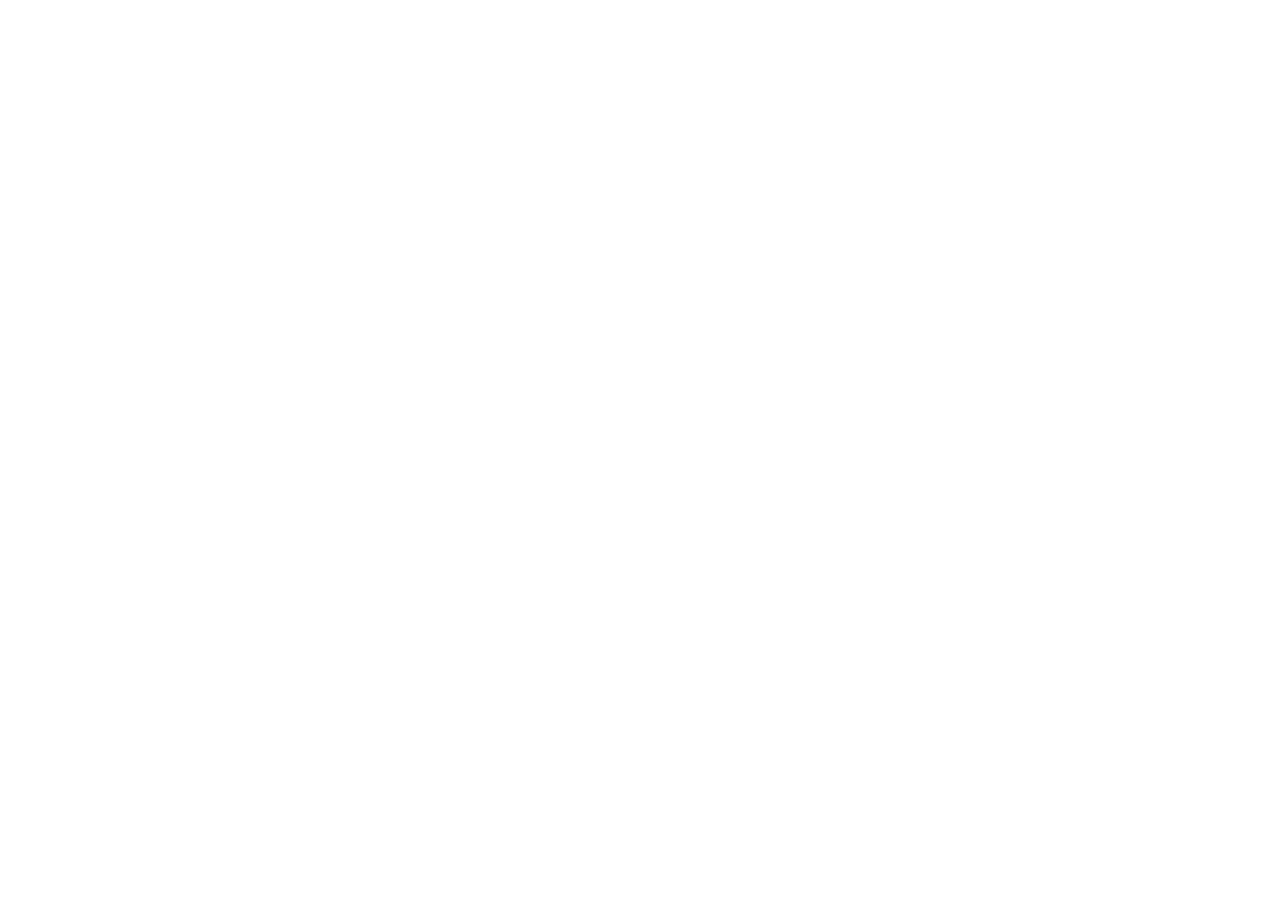
==== four-card-feature-section-master/index.html @ ea87b479 "Set up Project folder structure" ====
<!DOCTYPE html>
<html lang="en">
<head>
    <meta charset="UTF-8">
    <meta name="viewport" content="width=device-width, initial-scale=1.0">
    <title>Document</title>
</head>
<body>
    <header>
        <p></p>
        <p></p>
        <p></p>
    </header>
    <main>
        <section class="card">
            <div class="card-title"></div>
            <p class="card-text"></p>
        </section>
        <section class="card">
            <div class="card-title"></div>
            <p class="card-text"></p>
        </section>
        <section class="card">
            <div class="card-title"></div>
            <p class="card-text"></p>
        </section>
        <section class="card">
            <div class="card-title"></div>
            <p class="card-text"></p>
        </section>
    </main>
</body>
</html>
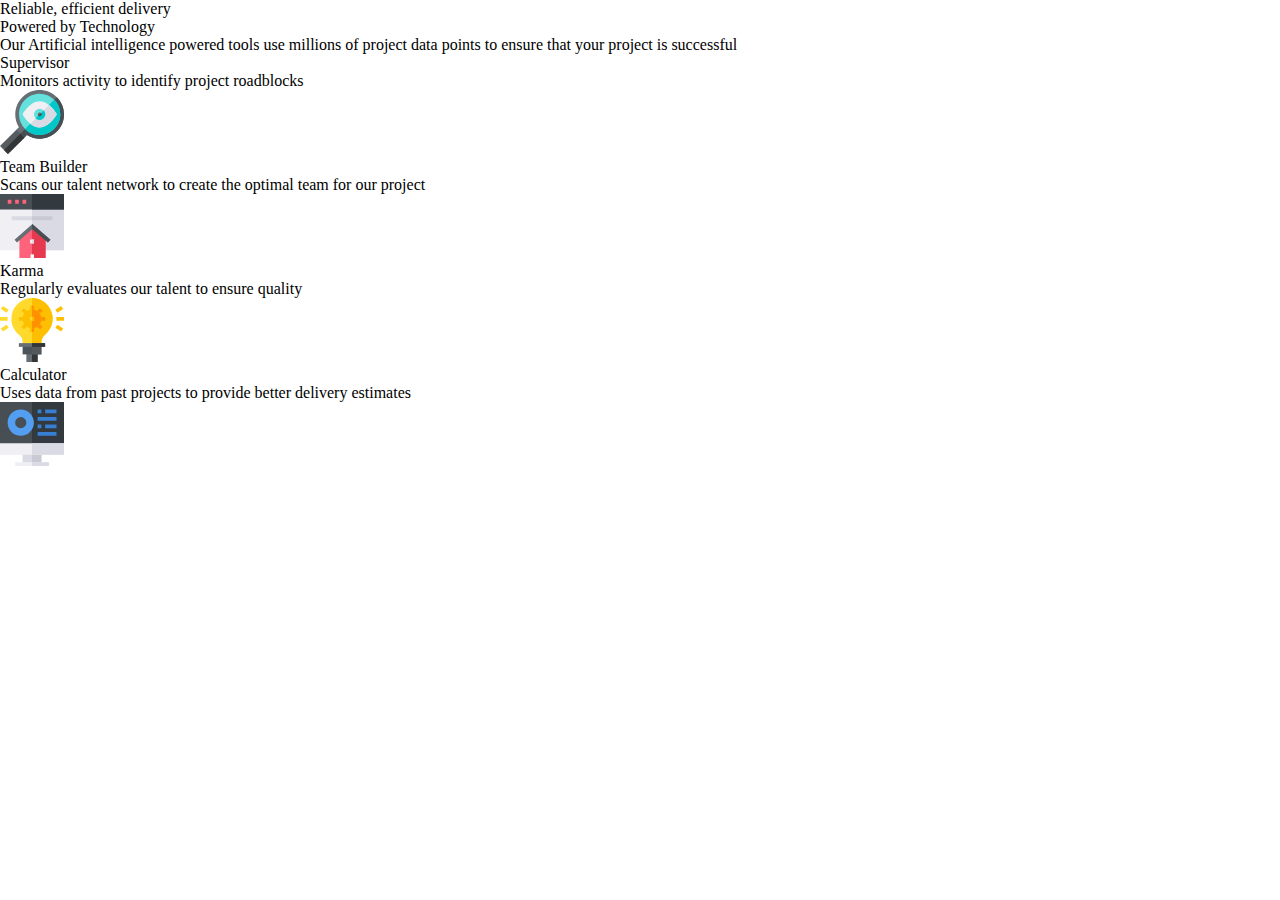
==== commit 25458219: "Add Textual Content" ====
--- a/four-card-feature-section-master/index.html
+++ b/four-card-feature-section-master/index.html
@@ -1,33 +1,38 @@
-<!DOCTYPE html>
-<html lang="en">
-<head>
-    <meta charset="UTF-8">
-    <meta name="viewport" content="width=device-width, initial-scale=1.0">
-    <title>Document</title>
-</head>
-<body>
-    <header>
-        <p></p>
-        <p></p>
-        <p></p>
-    </header>
-    <main>
-        <section class="card">
-            <div class="card-title"></div>
-            <p class="card-text"></p>
-        </section>
-        <section class="card">
-            <div class="card-title"></div>
-            <p class="card-text"></p>
-        </section>
-        <section class="card">
-            <div class="card-title"></div>
-            <p class="card-text"></p>
-        </section>
-        <section class="card">
-            <div class="card-title"></div>
-            <p class="card-text"></p>
-        </section>
-    </main>
-</body>
-</html>
+<!DOCTYPE html>
+<html lang="en">
+<head>
+    <meta charset="UTF-8">
+    <meta name="viewport" content="width=device-width, initial-scale=1.0">
+    <title>Document</title>
+    <link rel="stylesheet" href="Scss/main.css">
+</head>
+<body>
+    <header>
+        <p class="header-text">Reliable, efficient delivery</p>
+        <p class="header-text">Powered by Technology</p>
+        <p class="header-text">Our Artificial intelligence powered tools use millions of project data points to ensure that your project is successful</p>
+    </header>
+    <main>
+        <section class="card">
+            <div class="card-title">Supervisor</div>
+            <p class="card-text">Monitors activity to identify project roadblocks</p>
+            <svg xmlns="http://www.w3.org/2000/svg" width="64" height="64"><g fill="none"><path fill="#676E74" d="M56.842 7.158c-9.526-9.563-24.902-9.525-34.428 0-8.025 8.026-9.45 20.44-3.525 30.003l-2.513 2.55-1.356 6.144 4.214 4.214 5.093-2.408 2.512-2.55a24.254 24.254 0 0030.003-3.525c9.563-9.526 9.525-24.902 0-34.428z"/><path fill="#474F54" d="M24.327 47.661l2.512-2.55a24.254 24.254 0 0030.003-3.525c9.563-9.526 9.525-24.902 0-34.428l-40.26 40.26 2.652 2.651 5.093-2.408z"/><path fill="#64E1DC" d="M54.213 9.787a20.56 20.56 0 00-14.585-6.041C28.236 3.746 19 12.98 19 24.372a20.564 20.564 0 006.041 14.586 20.564 20.564 0 0014.586 6.04c11.392 0 20.626-9.234 20.626-20.626a20.56 20.56 0 00-6.041-14.585z"/><path fill="#00C8C8" d="M60.254 24.372a20.56 20.56 0 00-6.041-14.585l-29.17 29.17A20.564 20.564 0 0039.627 45c11.392 0 20.626-9.235 20.626-20.627z"/><path fill="#EFEFF4" d="M56.239 23.41c-.184-.307-2.98-4.914-7.281-8.368-2.63-2.113-5.822-3.796-9.33-3.796-9.242 0-16.314 11.669-16.61 12.165l-.576.961.575.961c.184.309 2.98 4.916 7.28 8.37 2.631 2.112 5.823 3.795 9.33 3.795 9.243 0 16.315-11.668 16.612-12.165l.574-.96-.574-.962z"/><path fill="#DADAE5" d="M56.239 25.333l.574-.96-.574-.962c-.184-.308-2.98-4.915-7.281-8.369l-18.66 18.66c2.63 2.113 5.822 3.796 9.33 3.796 9.242 0 16.314-11.668 16.61-12.165z"/><path fill="#64E1DC" d="M43.604 20.396a5.607 5.607 0 00-3.976-1.65 5.632 5.632 0 00-5.626 5.626c0 1.551.631 2.958 1.65 3.976a5.609 5.609 0 003.976 1.65 5.632 5.632 0 005.625-5.626c0-1.55-.63-2.957-1.649-3.976z"/><path fill="#00C8C8" d="M45.253 24.372c0-1.55-.63-2.957-1.649-3.976l-7.952 7.952a5.608 5.608 0 003.976 1.65 5.632 5.632 0 005.625-5.626z"/><path fill="#676E74" d="M40.954 23.046a1.876 1.876 0 10-1.326 3.2 1.876 1.876 0 001.326-3.2z"/><path fill="#474F54" d="M41.503 24.372c0-.517-.21-.986-.55-1.326l-2.65 2.652a1.876 1.876 0 003.2-1.326z"/><path fill="#575C60" d="M20.333 43.667l-3.957-3.957L0 56.049l3.975 3.976L7.951 64l16.376-16.339z"/><path fill="#333637" d="M24.327 47.661l-3.994-3.994L3.975 60.025 7.951 64z"/></g></svg>
+        </section>
+        <section class="card">
+            <div class="card-title">Team Builder</div>
+            <p class="card-text">Scans our talent network to create the optimal team for our project</p>
+            <svg xmlns="http://www.w3.org/2000/svg" width="64" height="64"><g fill="none"><path fill="#EFEFF4" d="M64 14.454v41.788H0V14.454l3.75-3.787h56.5z"/><path fill="#DADAE5" d="M64 14.454v41.788H32V10.667h28.25z"/><path fill="#474F54" d="M0 0h64v15.515H0z"/><path fill="#32393F" d="M32 0h32v15.515H32z"/><g fill="#FF637B"><path d="M7.758 5.818h3.685v3.879H7.758zM15.128 5.818h3.685v3.879h-3.685zM22.497 5.818h3.685v3.879h-3.685z"/></g><path fill="#FF637B" d="M45.576 42.245V64H34.355v-3.71h-3.74V64H19.394V42.245l11.37-9.275h3.105z"/><path fill="#DADAE5" d="M11.636 22.303h41.697v3.879H11.636z"/><path fill="#C9C9D3" d="M32 22.303h20.364v3.879H32z"/><path fill="#E63950" d="M45.576 42.245V64H33.939v-3.71H32V32.97h1.435z"/><path fill="#EFEFF4" d="M30.061 45.576h3.878v3.879h-3.878z"/><path fill="#DADAE5" d="M32 45.576h1.939v3.879H32z"/><path fill="#676E74" d="M50.424 45.779l-2.452 2.706-15.487-13.526-15.488 13.526-2.452-2.706 17.94-15.718z"/><path fill="#474F54" d="M32 30.061l18.424 15.718-2.518 2.706L32 34.959z"/></g></svg>
+        </section>
+        <section class="card">
+            <div class="card-title">Karma</div>
+            <p class="card-text">Regularly evaluates our talent to ensure quality</p>
+            <svg xmlns="http://www.w3.org/2000/svg" width="64" height="64"><g fill="none"><path fill="#676E74" d="M26.375 52.625h11.25V64h-11.25z"/><path fill="#333637" d="M32 52.625h5.625V64H32z"/><path fill="#4C545A" d="M22.625 47h18.75v9.375h-18.75z"/><path fill="#52585C" d="M32 47h9.375v9.375H32z"/><path fill="#FFDA2D" d="M45.012 36.725c-2.325 1.913-3.637 4.612-3.637 7.425V47h-18.75v-2.85c0-2.85-1.238-5.512-3.3-7.125-5.062-3.938-7.95-9.862-7.95-16.275a20.585 20.585 0 017.613-16.013C22.7 1.737 27.238 0 32 0c1.462 0 2.962.15 4.425.45 8.1 1.688 14.475 8.45 15.9 16.663 1.275 7.5-1.425 14.85-7.313 19.612z"/><path fill="#FDBF00" d="M45.012 36.725c-2.325 1.913-3.637 4.612-3.637 7.425V47H32V0c1.462 0 2.962.15 4.425.45 8.1 1.688 14.475 8.45 15.9 16.663 1.275 7.5-1.425 14.85-7.313 19.612z"/><path fill="#676E74" d="M18.875 45.125h26.25v3.75h-26.25z"/><path fill="#FF9100" d="M39.956 10.143l2.651 2.651-3.979 3.978-2.651-2.651z"/><path fill="#FDBF00" d="M25.372 24.727l2.651 2.651-3.979 3.979-2.651-2.651zM30.125 28.25h3.75v5.625h-3.75z"/><path fill="#FF9100" d="M38.628 24.727l3.979 3.979-2.651 2.651-3.979-3.979zM39.5 18.875h5.625v3.75H39.5z"/><path fill="#FDBF00" d="M24.044 10.143l3.979 3.979-2.651 2.65-3.979-3.978zM18.875 18.875H24.5v3.75h-5.625zM30.125 7.625h3.75v5.625h-3.75z"/><g fill="#FFDA2D"><path d="M0 18.875h7.625v3.75H0zM6.585 14.81l-5.75-3.75 2.08-3.12 5.75 3.75zM2.915 33.56l-2.08-3.12 5.75-3.75 2.08 3.12z"/></g><path fill="#FDBF00" d="M56.375 18.875H64v3.75h-7.625zM61.085 33.56l-5.75-3.75 2.08-3.12 5.75 3.75zM57.415 14.81l-2.08-3.12 5.75-3.75 2.08 3.12z"/><path fill="#FF9100" d="M32 7.625h1.875v5.625H32zM32 28.25h1.875v5.625H32z"/><path fill="#333637" d="M32 45.125h13.125v3.75H32z"/><path fill="#FDBF00" d="M32 11.375c-5.175 0-9.375 4.2-9.375 9.375s4.2 9.375 9.375 9.375 9.375-4.2 9.375-9.375-4.2-9.375-9.375-9.375z"/><path fill="#FF9100" d="M32 30.125v-18.75c5.175 0 9.375 4.2 9.375 9.375s-4.2 9.375-9.375 9.375z"/><path fill="#FFDA2D" d="M30.125 18.875h3.75v3.75h-3.75z"/><path fill="#FDBF00" d="M32 18.875h1.875v3.75H32z"/></g></svg>
+        </section>
+        <section class="card">
+            <div class="card-title">Calculator</div>
+            <p class="card-text">Uses data from past projects to provide better delivery estimates</p>
+            <svg xmlns="http://www.w3.org/2000/svg" width="64" height="64"><g fill="none"><path fill="#474F54" d="M64 0v41.25l-3.75 3.875H3.75L0 41.25V0z"/><path fill="#32393F" d="M64 0v41.25l-3.75 3.875H32V0z"/><path fill="#DADAE5" d="M22.625 50.875h18.75v11.25h-18.75z"/><path fill="#C9C9D3" d="M32 50.875h9.375v11.25H32z"/><path fill="#EFEFF4" d="M0 41.25h64v11.5H0z"/><path fill="#DADAE5" d="M32 41.25h32v11.5H32z"/><path fill="#EFEFF4" d="M15.125 60.25h33.75V64h-33.75z"/><path fill="#DADAE5" d="M32 60.25h16.875V64H32z"/><path fill="#549EF2" d="M20.75 7.5c-7.236 0-13.125 5.889-13.125 13.125S13.514 33.75 20.75 33.75s13.125-5.889 13.125-13.125S27.986 7.5 20.75 7.5zm0 18.75a5.631 5.631 0 01-5.625-5.625A5.631 5.631 0 0120.75 15a5.631 5.631 0 015.625 5.625 5.631 5.631 0 01-5.625 5.625z"/><g fill="#377FD2"><path d="M45.125 7.5H56.5v3.75H45.125zM37.625 7.5h3.75v3.75h-3.75zM45.125 22.5H56.5v3.75H45.125zM37.625 22.5h3.75v3.75h-3.75zM37.625 15H56.5v3.75H37.625zM37.625 30H56.5v3.75H37.625z"/></g></g></svg>
+        </section>
+    </main>
+</body>
+</html>
--- a/four-card-feature-section-master/Scss/main.css
+++ b/four-card-feature-section-master/Scss/main.css
@@ -0,0 +1,7 @@
+* {
+  box-sizing: border-box;
+}
+
+body, p {
+  margin: 0;
+}/*# sourceMappingURL=main.css.map */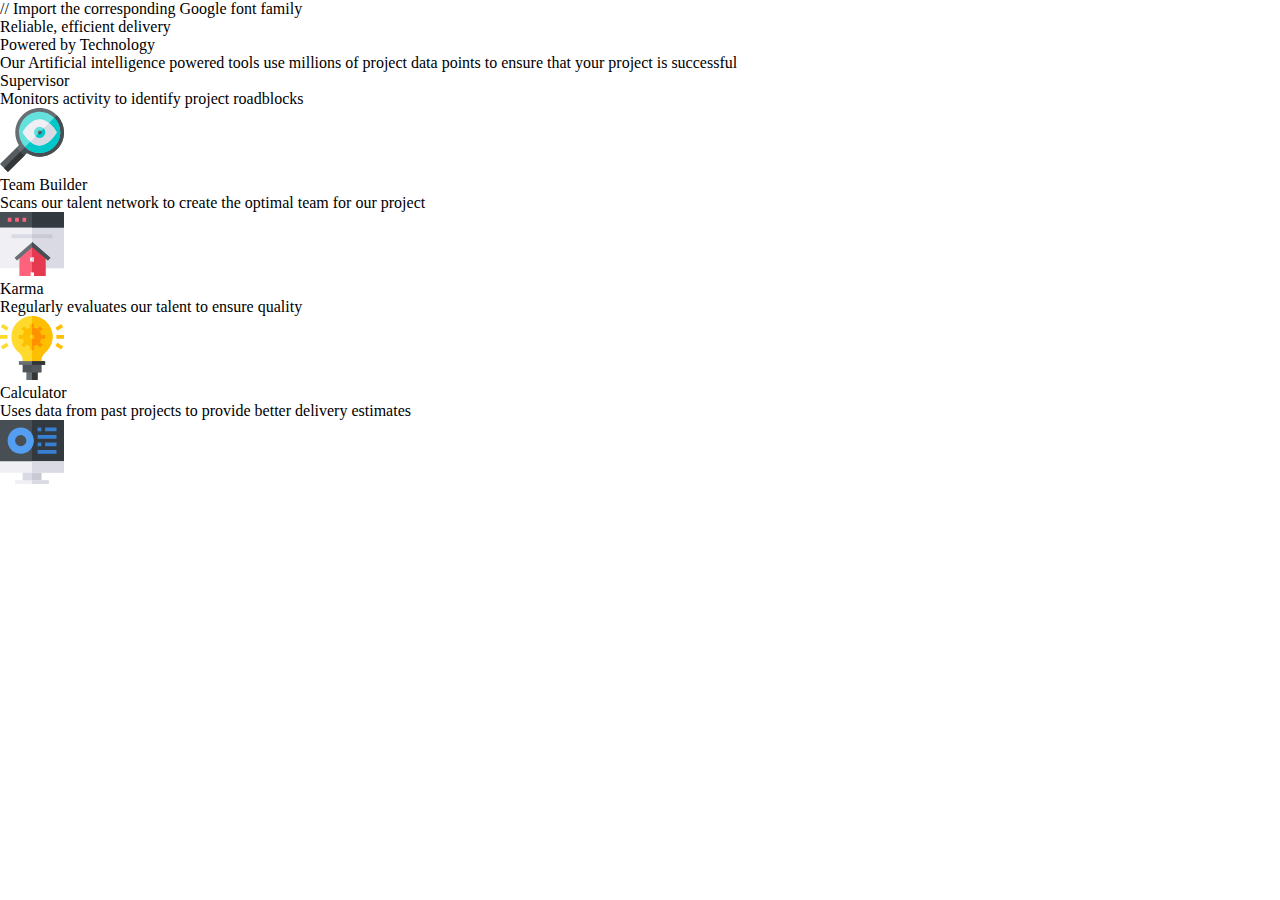
==== commit 5e8673f6: "Set global Scss variables" ====
--- a/four-card-feature-section-master/index.html
+++ b/four-card-feature-section-master/index.html
@@ -5,6 +5,10 @@
     <meta name="viewport" content="width=device-width, initial-scale=1.0">
     <title>Document</title>
     <link rel="stylesheet" href="Scss/main.css">
+    // Import the corresponding Google font family
+    <link rel="preconnect" href="https://fonts.googleapis.com">
+    <link rel="preconnect" href="https://fonts.gstatic.com" crossorigin>
+    <link href="https://fonts.googleapis.com/css2?family=Poppins:wght@100&display=swap" rel="stylesheet">
 </head>
 <body>
     <header>
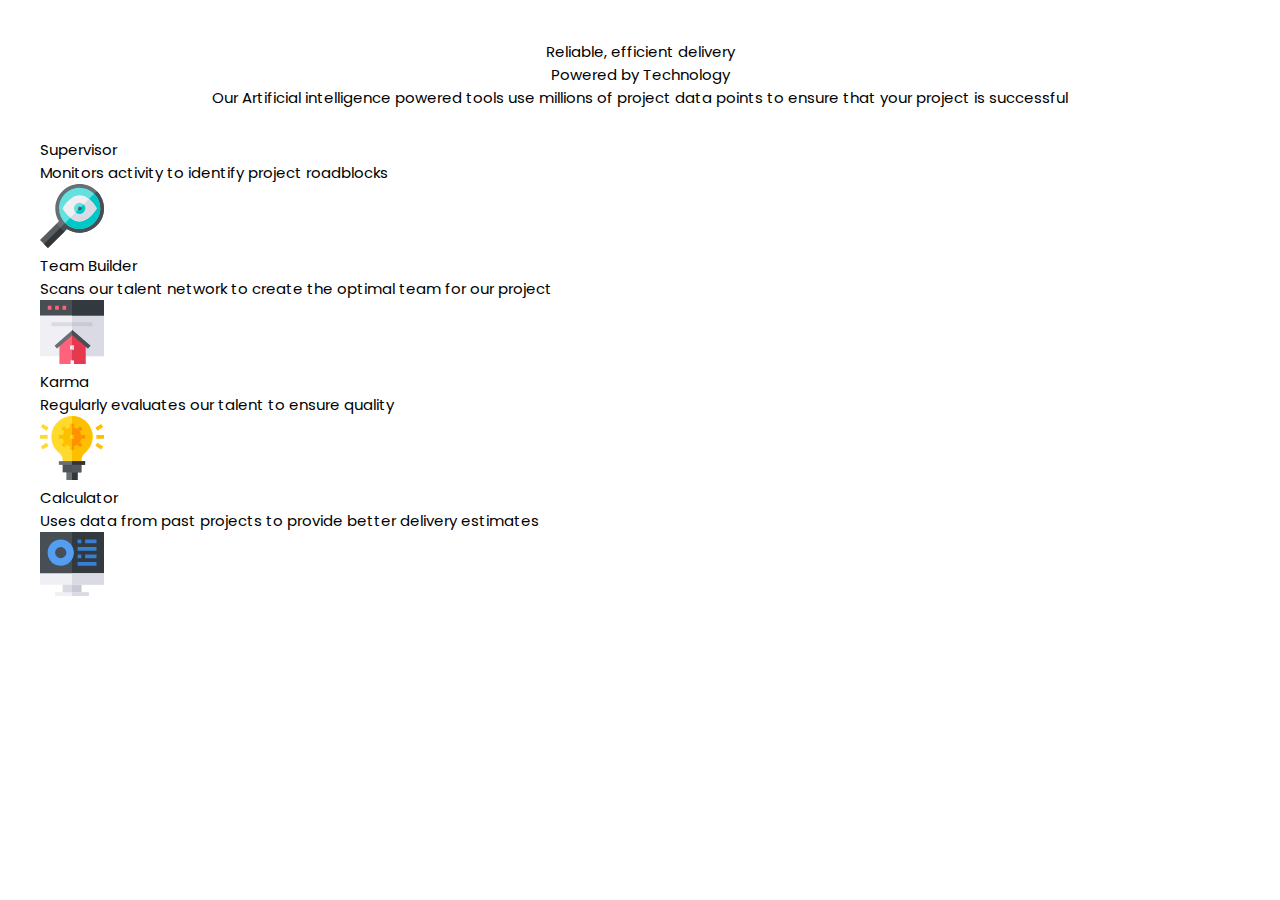
==== commit a751a9c3: "Add styles to header/body sections" ====
--- a/four-card-feature-section-master/index.html
+++ b/four-card-feature-section-master/index.html
@@ -5,37 +5,37 @@
     <meta name="viewport" content="width=device-width, initial-scale=1.0">
     <title>Document</title>
     <link rel="stylesheet" href="Scss/main.css">
-    // Import the corresponding Google font family
+    <!-- Import the corresponding Google font family  (Poppins) -->
     <link rel="preconnect" href="https://fonts.googleapis.com">
     <link rel="preconnect" href="https://fonts.gstatic.com" crossorigin>
     <link href="https://fonts.googleapis.com/css2?family=Poppins:wght@100&display=swap" rel="stylesheet">
 </head>
 <body>
     <header>
-        <p class="header-text">Reliable, efficient delivery</p>
-        <p class="header-text">Powered by Technology</p>
-        <p class="header-text">Our Artificial intelligence powered tools use millions of project data points to ensure that your project is successful</p>
+        <p class="header__text">Reliable, efficient delivery</p>
+        <p class="header__text">Powered by Technology</p>
+        <p class="header__text">Our Artificial intelligence powered tools use millions of project data points to ensure that your project is successful</p>
     </header>
     <main>
         <section class="card">
-            <div class="card-title">Supervisor</div>
-            <p class="card-text">Monitors activity to identify project roadblocks</p>
-            <svg xmlns="http://www.w3.org/2000/svg" width="64" height="64"><g fill="none"><path fill="#676E74" d="M56.842 7.158c-9.526-9.563-24.902-9.525-34.428 0-8.025 8.026-9.45 20.44-3.525 30.003l-2.513 2.55-1.356 6.144 4.214 4.214 5.093-2.408 2.512-2.55a24.254 24.254 0 0030.003-3.525c9.563-9.526 9.525-24.902 0-34.428z"/><path fill="#474F54" d="M24.327 47.661l2.512-2.55a24.254 24.254 0 0030.003-3.525c9.563-9.526 9.525-24.902 0-34.428l-40.26 40.26 2.652 2.651 5.093-2.408z"/><path fill="#64E1DC" d="M54.213 9.787a20.56 20.56 0 00-14.585-6.041C28.236 3.746 19 12.98 19 24.372a20.564 20.564 0 006.041 14.586 20.564 20.564 0 0014.586 6.04c11.392 0 20.626-9.234 20.626-20.626a20.56 20.56 0 00-6.041-14.585z"/><path fill="#00C8C8" d="M60.254 24.372a20.56 20.56 0 00-6.041-14.585l-29.17 29.17A20.564 20.564 0 0039.627 45c11.392 0 20.626-9.235 20.626-20.627z"/><path fill="#EFEFF4" d="M56.239 23.41c-.184-.307-2.98-4.914-7.281-8.368-2.63-2.113-5.822-3.796-9.33-3.796-9.242 0-16.314 11.669-16.61 12.165l-.576.961.575.961c.184.309 2.98 4.916 7.28 8.37 2.631 2.112 5.823 3.795 9.33 3.795 9.243 0 16.315-11.668 16.612-12.165l.574-.96-.574-.962z"/><path fill="#DADAE5" d="M56.239 25.333l.574-.96-.574-.962c-.184-.308-2.98-4.915-7.281-8.369l-18.66 18.66c2.63 2.113 5.822 3.796 9.33 3.796 9.242 0 16.314-11.668 16.61-12.165z"/><path fill="#64E1DC" d="M43.604 20.396a5.607 5.607 0 00-3.976-1.65 5.632 5.632 0 00-5.626 5.626c0 1.551.631 2.958 1.65 3.976a5.609 5.609 0 003.976 1.65 5.632 5.632 0 005.625-5.626c0-1.55-.63-2.957-1.649-3.976z"/><path fill="#00C8C8" d="M45.253 24.372c0-1.55-.63-2.957-1.649-3.976l-7.952 7.952a5.608 5.608 0 003.976 1.65 5.632 5.632 0 005.625-5.626z"/><path fill="#676E74" d="M40.954 23.046a1.876 1.876 0 10-1.326 3.2 1.876 1.876 0 001.326-3.2z"/><path fill="#474F54" d="M41.503 24.372c0-.517-.21-.986-.55-1.326l-2.65 2.652a1.876 1.876 0 003.2-1.326z"/><path fill="#575C60" d="M20.333 43.667l-3.957-3.957L0 56.049l3.975 3.976L7.951 64l16.376-16.339z"/><path fill="#333637" d="M24.327 47.661l-3.994-3.994L3.975 60.025 7.951 64z"/></g></svg>
+            <div class="card__title">Supervisor</div>
+            <p class="card__text">Monitors activity to identify project roadblocks</p>
+            <svg class="card__icon" xmlns="http://www.w3.org/2000/svg" width="64" height="64"><g fill="none"><path fill="#676E74" d="M56.842 7.158c-9.526-9.563-24.902-9.525-34.428 0-8.025 8.026-9.45 20.44-3.525 30.003l-2.513 2.55-1.356 6.144 4.214 4.214 5.093-2.408 2.512-2.55a24.254 24.254 0 0030.003-3.525c9.563-9.526 9.525-24.902 0-34.428z"/><path fill="#474F54" d="M24.327 47.661l2.512-2.55a24.254 24.254 0 0030.003-3.525c9.563-9.526 9.525-24.902 0-34.428l-40.26 40.26 2.652 2.651 5.093-2.408z"/><path fill="#64E1DC" d="M54.213 9.787a20.56 20.56 0 00-14.585-6.041C28.236 3.746 19 12.98 19 24.372a20.564 20.564 0 006.041 14.586 20.564 20.564 0 0014.586 6.04c11.392 0 20.626-9.234 20.626-20.626a20.56 20.56 0 00-6.041-14.585z"/><path fill="#00C8C8" d="M60.254 24.372a20.56 20.56 0 00-6.041-14.585l-29.17 29.17A20.564 20.564 0 0039.627 45c11.392 0 20.626-9.235 20.626-20.627z"/><path fill="#EFEFF4" d="M56.239 23.41c-.184-.307-2.98-4.914-7.281-8.368-2.63-2.113-5.822-3.796-9.33-3.796-9.242 0-16.314 11.669-16.61 12.165l-.576.961.575.961c.184.309 2.98 4.916 7.28 8.37 2.631 2.112 5.823 3.795 9.33 3.795 9.243 0 16.315-11.668 16.612-12.165l.574-.96-.574-.962z"/><path fill="#DADAE5" d="M56.239 25.333l.574-.96-.574-.962c-.184-.308-2.98-4.915-7.281-8.369l-18.66 18.66c2.63 2.113 5.822 3.796 9.33 3.796 9.242 0 16.314-11.668 16.61-12.165z"/><path fill="#64E1DC" d="M43.604 20.396a5.607 5.607 0 00-3.976-1.65 5.632 5.632 0 00-5.626 5.626c0 1.551.631 2.958 1.65 3.976a5.609 5.609 0 003.976 1.65 5.632 5.632 0 005.625-5.626c0-1.55-.63-2.957-1.649-3.976z"/><path fill="#00C8C8" d="M45.253 24.372c0-1.55-.63-2.957-1.649-3.976l-7.952 7.952a5.608 5.608 0 003.976 1.65 5.632 5.632 0 005.625-5.626z"/><path fill="#676E74" d="M40.954 23.046a1.876 1.876 0 10-1.326 3.2 1.876 1.876 0 001.326-3.2z"/><path fill="#474F54" d="M41.503 24.372c0-.517-.21-.986-.55-1.326l-2.65 2.652a1.876 1.876 0 003.2-1.326z"/><path fill="#575C60" d="M20.333 43.667l-3.957-3.957L0 56.049l3.975 3.976L7.951 64l16.376-16.339z"/><path fill="#333637" d="M24.327 47.661l-3.994-3.994L3.975 60.025 7.951 64z"/></g></svg>
         </section>
         <section class="card">
-            <div class="card-title">Team Builder</div>
-            <p class="card-text">Scans our talent network to create the optimal team for our project</p>
-            <svg xmlns="http://www.w3.org/2000/svg" width="64" height="64"><g fill="none"><path fill="#EFEFF4" d="M64 14.454v41.788H0V14.454l3.75-3.787h56.5z"/><path fill="#DADAE5" d="M64 14.454v41.788H32V10.667h28.25z"/><path fill="#474F54" d="M0 0h64v15.515H0z"/><path fill="#32393F" d="M32 0h32v15.515H32z"/><g fill="#FF637B"><path d="M7.758 5.818h3.685v3.879H7.758zM15.128 5.818h3.685v3.879h-3.685zM22.497 5.818h3.685v3.879h-3.685z"/></g><path fill="#FF637B" d="M45.576 42.245V64H34.355v-3.71h-3.74V64H19.394V42.245l11.37-9.275h3.105z"/><path fill="#DADAE5" d="M11.636 22.303h41.697v3.879H11.636z"/><path fill="#C9C9D3" d="M32 22.303h20.364v3.879H32z"/><path fill="#E63950" d="M45.576 42.245V64H33.939v-3.71H32V32.97h1.435z"/><path fill="#EFEFF4" d="M30.061 45.576h3.878v3.879h-3.878z"/><path fill="#DADAE5" d="M32 45.576h1.939v3.879H32z"/><path fill="#676E74" d="M50.424 45.779l-2.452 2.706-15.487-13.526-15.488 13.526-2.452-2.706 17.94-15.718z"/><path fill="#474F54" d="M32 30.061l18.424 15.718-2.518 2.706L32 34.959z"/></g></svg>
+            <div class="card__title">Team Builder</div>
+            <p class="card__text">Scans our talent network to create the optimal team for our project</p>
+            <svg class="card__icon" xmlns="http://www.w3.org/2000/svg" width="64" height="64"><g fill="none"><path fill="#EFEFF4" d="M64 14.454v41.788H0V14.454l3.75-3.787h56.5z"/><path fill="#DADAE5" d="M64 14.454v41.788H32V10.667h28.25z"/><path fill="#474F54" d="M0 0h64v15.515H0z"/><path fill="#32393F" d="M32 0h32v15.515H32z"/><g fill="#FF637B"><path d="M7.758 5.818h3.685v3.879H7.758zM15.128 5.818h3.685v3.879h-3.685zM22.497 5.818h3.685v3.879h-3.685z"/></g><path fill="#FF637B" d="M45.576 42.245V64H34.355v-3.71h-3.74V64H19.394V42.245l11.37-9.275h3.105z"/><path fill="#DADAE5" d="M11.636 22.303h41.697v3.879H11.636z"/><path fill="#C9C9D3" d="M32 22.303h20.364v3.879H32z"/><path fill="#E63950" d="M45.576 42.245V64H33.939v-3.71H32V32.97h1.435z"/><path fill="#EFEFF4" d="M30.061 45.576h3.878v3.879h-3.878z"/><path fill="#DADAE5" d="M32 45.576h1.939v3.879H32z"/><path fill="#676E74" d="M50.424 45.779l-2.452 2.706-15.487-13.526-15.488 13.526-2.452-2.706 17.94-15.718z"/><path fill="#474F54" d="M32 30.061l18.424 15.718-2.518 2.706L32 34.959z"/></g></svg>
         </section>
         <section class="card">
-            <div class="card-title">Karma</div>
-            <p class="card-text">Regularly evaluates our talent to ensure quality</p>
-            <svg xmlns="http://www.w3.org/2000/svg" width="64" height="64"><g fill="none"><path fill="#676E74" d="M26.375 52.625h11.25V64h-11.25z"/><path fill="#333637" d="M32 52.625h5.625V64H32z"/><path fill="#4C545A" d="M22.625 47h18.75v9.375h-18.75z"/><path fill="#52585C" d="M32 47h9.375v9.375H32z"/><path fill="#FFDA2D" d="M45.012 36.725c-2.325 1.913-3.637 4.612-3.637 7.425V47h-18.75v-2.85c0-2.85-1.238-5.512-3.3-7.125-5.062-3.938-7.95-9.862-7.95-16.275a20.585 20.585 0 017.613-16.013C22.7 1.737 27.238 0 32 0c1.462 0 2.962.15 4.425.45 8.1 1.688 14.475 8.45 15.9 16.663 1.275 7.5-1.425 14.85-7.313 19.612z"/><path fill="#FDBF00" d="M45.012 36.725c-2.325 1.913-3.637 4.612-3.637 7.425V47H32V0c1.462 0 2.962.15 4.425.45 8.1 1.688 14.475 8.45 15.9 16.663 1.275 7.5-1.425 14.85-7.313 19.612z"/><path fill="#676E74" d="M18.875 45.125h26.25v3.75h-26.25z"/><path fill="#FF9100" d="M39.956 10.143l2.651 2.651-3.979 3.978-2.651-2.651z"/><path fill="#FDBF00" d="M25.372 24.727l2.651 2.651-3.979 3.979-2.651-2.651zM30.125 28.25h3.75v5.625h-3.75z"/><path fill="#FF9100" d="M38.628 24.727l3.979 3.979-2.651 2.651-3.979-3.979zM39.5 18.875h5.625v3.75H39.5z"/><path fill="#FDBF00" d="M24.044 10.143l3.979 3.979-2.651 2.65-3.979-3.978zM18.875 18.875H24.5v3.75h-5.625zM30.125 7.625h3.75v5.625h-3.75z"/><g fill="#FFDA2D"><path d="M0 18.875h7.625v3.75H0zM6.585 14.81l-5.75-3.75 2.08-3.12 5.75 3.75zM2.915 33.56l-2.08-3.12 5.75-3.75 2.08 3.12z"/></g><path fill="#FDBF00" d="M56.375 18.875H64v3.75h-7.625zM61.085 33.56l-5.75-3.75 2.08-3.12 5.75 3.75zM57.415 14.81l-2.08-3.12 5.75-3.75 2.08 3.12z"/><path fill="#FF9100" d="M32 7.625h1.875v5.625H32zM32 28.25h1.875v5.625H32z"/><path fill="#333637" d="M32 45.125h13.125v3.75H32z"/><path fill="#FDBF00" d="M32 11.375c-5.175 0-9.375 4.2-9.375 9.375s4.2 9.375 9.375 9.375 9.375-4.2 9.375-9.375-4.2-9.375-9.375-9.375z"/><path fill="#FF9100" d="M32 30.125v-18.75c5.175 0 9.375 4.2 9.375 9.375s-4.2 9.375-9.375 9.375z"/><path fill="#FFDA2D" d="M30.125 18.875h3.75v3.75h-3.75z"/><path fill="#FDBF00" d="M32 18.875h1.875v3.75H32z"/></g></svg>
+            <div class="card__title">Karma</div>
+            <p class="card__text">Regularly evaluates our talent to ensure quality</p>
+            <svg class="card__icon" xmlns="http://www.w3.org/2000/svg" width="64" height="64"><g fill="none"><path fill="#676E74" d="M26.375 52.625h11.25V64h-11.25z"/><path fill="#333637" d="M32 52.625h5.625V64H32z"/><path fill="#4C545A" d="M22.625 47h18.75v9.375h-18.75z"/><path fill="#52585C" d="M32 47h9.375v9.375H32z"/><path fill="#FFDA2D" d="M45.012 36.725c-2.325 1.913-3.637 4.612-3.637 7.425V47h-18.75v-2.85c0-2.85-1.238-5.512-3.3-7.125-5.062-3.938-7.95-9.862-7.95-16.275a20.585 20.585 0 017.613-16.013C22.7 1.737 27.238 0 32 0c1.462 0 2.962.15 4.425.45 8.1 1.688 14.475 8.45 15.9 16.663 1.275 7.5-1.425 14.85-7.313 19.612z"/><path fill="#FDBF00" d="M45.012 36.725c-2.325 1.913-3.637 4.612-3.637 7.425V47H32V0c1.462 0 2.962.15 4.425.45 8.1 1.688 14.475 8.45 15.9 16.663 1.275 7.5-1.425 14.85-7.313 19.612z"/><path fill="#676E74" d="M18.875 45.125h26.25v3.75h-26.25z"/><path fill="#FF9100" d="M39.956 10.143l2.651 2.651-3.979 3.978-2.651-2.651z"/><path fill="#FDBF00" d="M25.372 24.727l2.651 2.651-3.979 3.979-2.651-2.651zM30.125 28.25h3.75v5.625h-3.75z"/><path fill="#FF9100" d="M38.628 24.727l3.979 3.979-2.651 2.651-3.979-3.979zM39.5 18.875h5.625v3.75H39.5z"/><path fill="#FDBF00" d="M24.044 10.143l3.979 3.979-2.651 2.65-3.979-3.978zM18.875 18.875H24.5v3.75h-5.625zM30.125 7.625h3.75v5.625h-3.75z"/><g fill="#FFDA2D"><path d="M0 18.875h7.625v3.75H0zM6.585 14.81l-5.75-3.75 2.08-3.12 5.75 3.75zM2.915 33.56l-2.08-3.12 5.75-3.75 2.08 3.12z"/></g><path fill="#FDBF00" d="M56.375 18.875H64v3.75h-7.625zM61.085 33.56l-5.75-3.75 2.08-3.12 5.75 3.75zM57.415 14.81l-2.08-3.12 5.75-3.75 2.08 3.12z"/><path fill="#FF9100" d="M32 7.625h1.875v5.625H32zM32 28.25h1.875v5.625H32z"/><path fill="#333637" d="M32 45.125h13.125v3.75H32z"/><path fill="#FDBF00" d="M32 11.375c-5.175 0-9.375 4.2-9.375 9.375s4.2 9.375 9.375 9.375 9.375-4.2 9.375-9.375-4.2-9.375-9.375-9.375z"/><path fill="#FF9100" d="M32 30.125v-18.75c5.175 0 9.375 4.2 9.375 9.375s-4.2 9.375-9.375 9.375z"/><path fill="#FFDA2D" d="M30.125 18.875h3.75v3.75h-3.75z"/><path fill="#FDBF00" d="M32 18.875h1.875v3.75H32z"/></g></svg>
         </section>
         <section class="card">
-            <div class="card-title">Calculator</div>
-            <p class="card-text">Uses data from past projects to provide better delivery estimates</p>
-            <svg xmlns="http://www.w3.org/2000/svg" width="64" height="64"><g fill="none"><path fill="#474F54" d="M64 0v41.25l-3.75 3.875H3.75L0 41.25V0z"/><path fill="#32393F" d="M64 0v41.25l-3.75 3.875H32V0z"/><path fill="#DADAE5" d="M22.625 50.875h18.75v11.25h-18.75z"/><path fill="#C9C9D3" d="M32 50.875h9.375v11.25H32z"/><path fill="#EFEFF4" d="M0 41.25h64v11.5H0z"/><path fill="#DADAE5" d="M32 41.25h32v11.5H32z"/><path fill="#EFEFF4" d="M15.125 60.25h33.75V64h-33.75z"/><path fill="#DADAE5" d="M32 60.25h16.875V64H32z"/><path fill="#549EF2" d="M20.75 7.5c-7.236 0-13.125 5.889-13.125 13.125S13.514 33.75 20.75 33.75s13.125-5.889 13.125-13.125S27.986 7.5 20.75 7.5zm0 18.75a5.631 5.631 0 01-5.625-5.625A5.631 5.631 0 0120.75 15a5.631 5.631 0 015.625 5.625 5.631 5.631 0 01-5.625 5.625z"/><g fill="#377FD2"><path d="M45.125 7.5H56.5v3.75H45.125zM37.625 7.5h3.75v3.75h-3.75zM45.125 22.5H56.5v3.75H45.125zM37.625 22.5h3.75v3.75h-3.75zM37.625 15H56.5v3.75H37.625zM37.625 30H56.5v3.75H37.625z"/></g></g></svg>
+            <div class="card__title">Calculator</div>
+            <p class="card__text">Uses data from past projects to provide better delivery estimates</p>
+            <svg class="card__icon" xmlns="http://www.w3.org/2000/svg" width="64" height="64"><g fill="none"><path fill="#474F54" d="M64 0v41.25l-3.75 3.875H3.75L0 41.25V0z"/><path fill="#32393F" d="M64 0v41.25l-3.75 3.875H32V0z"/><path fill="#DADAE5" d="M22.625 50.875h18.75v11.25h-18.75z"/><path fill="#C9C9D3" d="M32 50.875h9.375v11.25H32z"/><path fill="#EFEFF4" d="M0 41.25h64v11.5H0z"/><path fill="#DADAE5" d="M32 41.25h32v11.5H32z"/><path fill="#EFEFF4" d="M15.125 60.25h33.75V64h-33.75z"/><path fill="#DADAE5" d="M32 60.25h16.875V64H32z"/><path fill="#549EF2" d="M20.75 7.5c-7.236 0-13.125 5.889-13.125 13.125S13.514 33.75 20.75 33.75s13.125-5.889 13.125-13.125S27.986 7.5 20.75 7.5zm0 18.75a5.631 5.631 0 01-5.625-5.625A5.631 5.631 0 0120.75 15a5.631 5.631 0 015.625 5.625 5.631 5.631 0 01-5.625 5.625z"/><g fill="#377FD2"><path d="M45.125 7.5H56.5v3.75H45.125zM37.625 7.5h3.75v3.75h-3.75zM45.125 22.5H56.5v3.75H45.125zM37.625 22.5h3.75v3.75h-3.75zM37.625 15H56.5v3.75H37.625zM37.625 30H56.5v3.75H37.625z"/></g></g></svg>
         </section>
     </main>
 </body>
--- a/four-card-feature-section-master/Scss/main.css
+++ b/four-card-feature-section-master/Scss/main.css
@@ -4,4 +4,15 @@
 
 body, p {
   margin: 0;
+}
+
+header {
+  margin-bottom: 1.8rem;
+  text-align: center;
+}
+
+body {
+  font-family: 'Poppins', sans-serif;
+  font-size: 15px;
+  padding: 2.5rem;
 }/*# sourceMappingURL=main.css.map */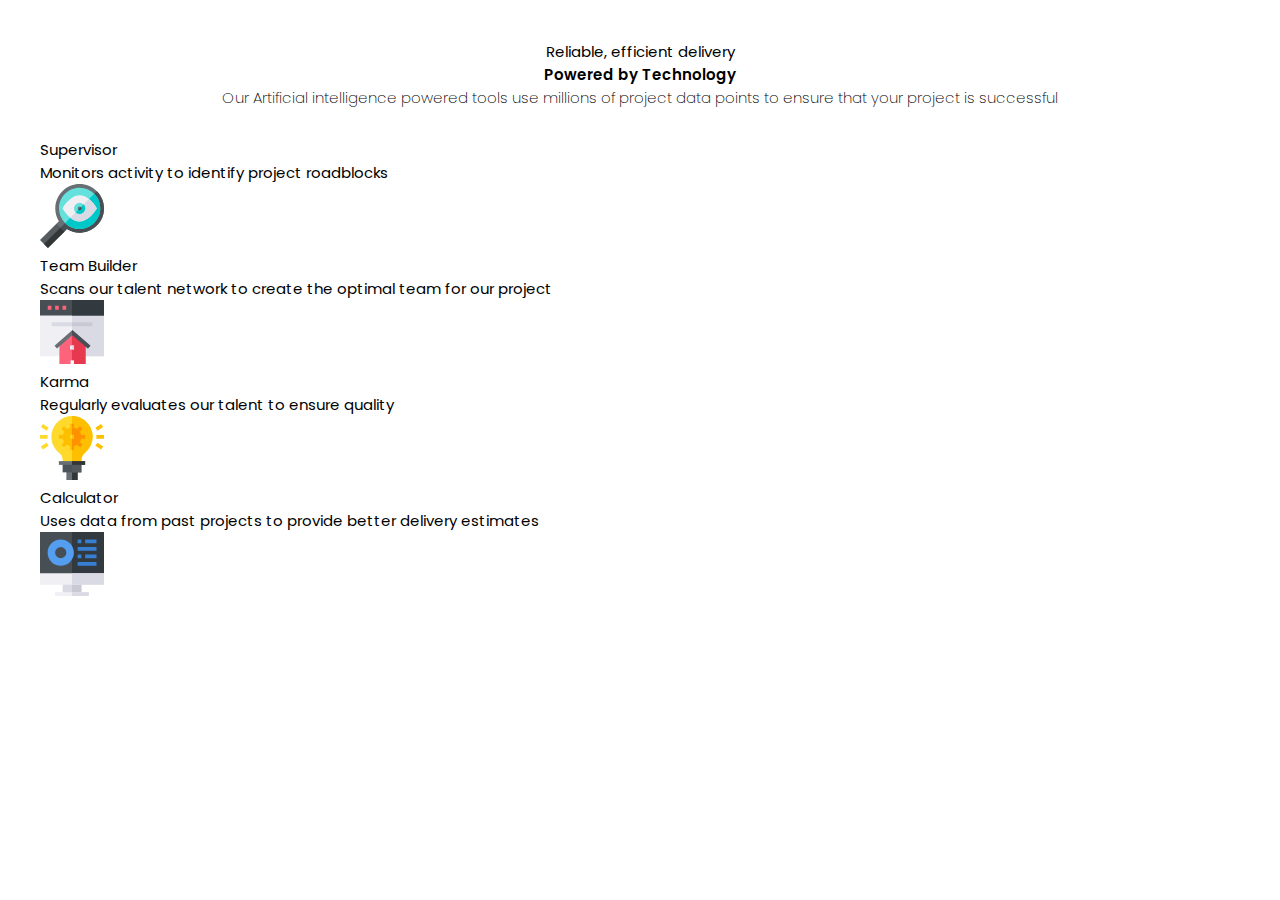
==== commit 7fac6969: "Fix font family/weights" ====
--- a/four-card-feature-section-master/index.html
+++ b/four-card-feature-section-master/index.html
@@ -8,13 +8,13 @@
     <!-- Import the corresponding Google font family  (Poppins) -->
     <link rel="preconnect" href="https://fonts.googleapis.com">
     <link rel="preconnect" href="https://fonts.gstatic.com" crossorigin>
-    <link href="https://fonts.googleapis.com/css2?family=Poppins:wght@100&display=swap" rel="stylesheet">
+    <link href="https://fonts.googleapis.com/css2?family=Poppins:wght@200;400;600&display=swap" rel="stylesheet">
 </head>
 <body>
     <header>
-        <p class="header__text">Reliable, efficient delivery</p>
-        <p class="header__text">Powered by Technology</p>
-        <p class="header__text">Our Artificial intelligence powered tools use millions of project data points to ensure that your project is successful</p>
+        <p class="header__text header__text--weight-400">Reliable, efficient delivery</p>
+        <p class="header__text header__text--weight-600">Powered by Technology</p>
+        <p class="header__text header__text--weight-200">Our Artificial intelligence powered tools use millions of project data points to ensure that your project is successful</p>
     </header>
     <main>
         <section class="card">
--- a/four-card-feature-section-master/Scss/main.css
+++ b/four-card-feature-section-master/Scss/main.css
@@ -6,13 +6,22 @@
   margin: 0;
 }
 
+body {
+  font-family: 'Poppins', sans-serif;
+  font-size: 15px;
+  padding: 2.5rem;
+}
+
 header {
   margin-bottom: 1.8rem;
   text-align: center;
 }
-
-body {
-  font-family: 'Poppins', sans-serif;
-  font-size: 15px;
-  padding: 2.5rem;
+header .header__text--weight-400 {
+  font-weight: 400;
+}
+header .header__text--weight-600 {
+  font-weight: 600;
+}
+header .header__text--weight-200 {
+  font-weight: 200;
 }/*# sourceMappingURL=main.css.map */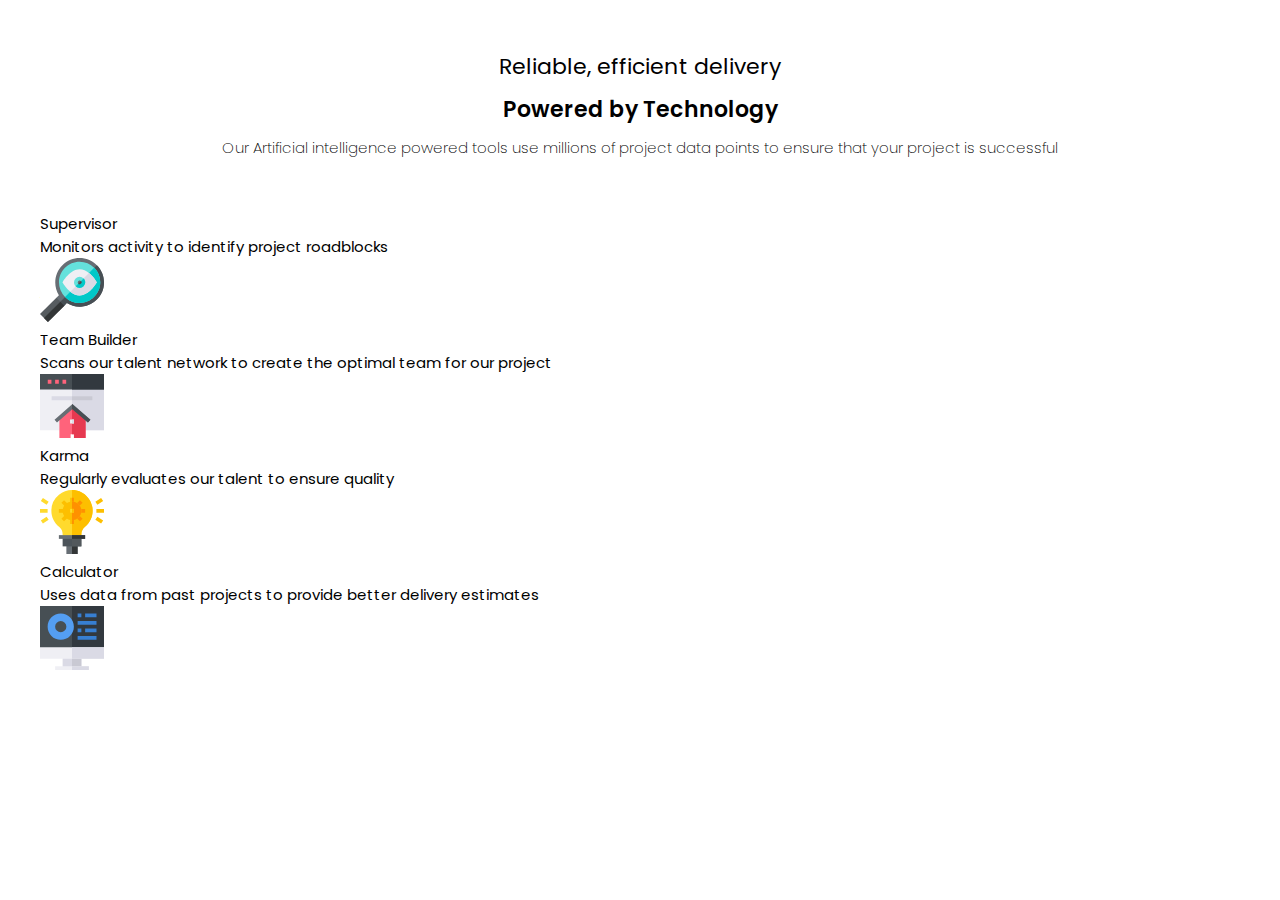
==== commit 42be29d4: "Add modifiers to header children" ====
--- a/four-card-feature-section-master/index.html
+++ b/four-card-feature-section-master/index.html
@@ -12,8 +12,8 @@
 </head>
 <body>
     <header>
-        <p class="header__text header__text--weight-400">Reliable, efficient delivery</p>
-        <p class="header__text header__text--weight-600">Powered by Technology</p>
+        <p class="header__text header__text--weight-400 header__text--medium-font">Reliable, efficient delivery</p>
+        <p class="header__text header__text--weight-600 header__text--medium-font">Powered by Technology</p>
         <p class="header__text header__text--weight-200">Our Artificial intelligence powered tools use millions of project data points to ensure that your project is successful</p>
     </header>
     <main>
--- a/four-card-feature-section-master/Scss/main.css
+++ b/four-card-feature-section-master/Scss/main.css
@@ -13,7 +13,7 @@
 }
 
 header {
-  margin-bottom: 1.8rem;
+  margin-bottom: 3.3rem;
   text-align: center;
 }
 header .header__text--weight-400 {
@@ -24,4 +24,10 @@
 }
 header .header__text--weight-200 {
   font-weight: 200;
+}
+header > :not(:last-child) {
+  margin: 10px;
+}
+header .header__text--medium-font {
+  font-size: 22px;
 }/*# sourceMappingURL=main.css.map */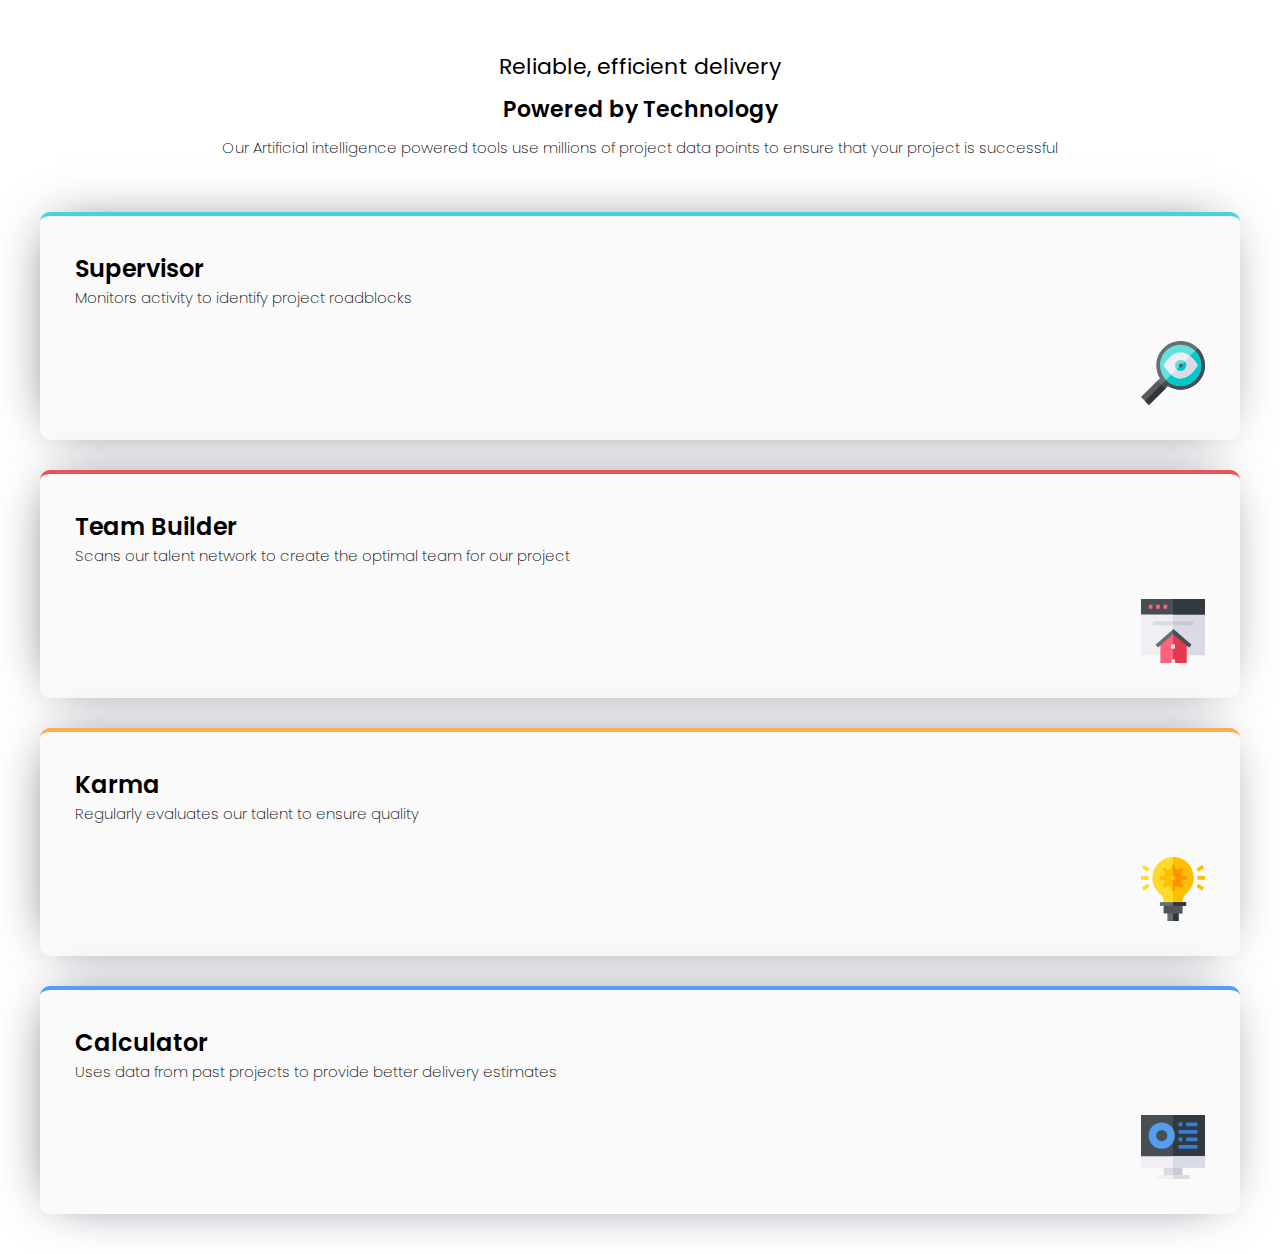
==== commit f5a4c64f: "Add styles for main/ card components" ====
--- a/four-card-feature-section-master/index.html
+++ b/four-card-feature-section-master/index.html
@@ -17,22 +17,22 @@
         <p class="header__text header__text--weight-200">Our Artificial intelligence powered tools use millions of project data points to ensure that your project is successful</p>
     </header>
     <main>
-        <section class="card">
+        <section class="card card--border-Cyan">
             <div class="card__title">Supervisor</div>
             <p class="card__text">Monitors activity to identify project roadblocks</p>
             <svg class="card__icon" xmlns="http://www.w3.org/2000/svg" width="64" height="64"><g fill="none"><path fill="#676E74" d="M56.842 7.158c-9.526-9.563-24.902-9.525-34.428 0-8.025 8.026-9.45 20.44-3.525 30.003l-2.513 2.55-1.356 6.144 4.214 4.214 5.093-2.408 2.512-2.55a24.254 24.254 0 0030.003-3.525c9.563-9.526 9.525-24.902 0-34.428z"/><path fill="#474F54" d="M24.327 47.661l2.512-2.55a24.254 24.254 0 0030.003-3.525c9.563-9.526 9.525-24.902 0-34.428l-40.26 40.26 2.652 2.651 5.093-2.408z"/><path fill="#64E1DC" d="M54.213 9.787a20.56 20.56 0 00-14.585-6.041C28.236 3.746 19 12.98 19 24.372a20.564 20.564 0 006.041 14.586 20.564 20.564 0 0014.586 6.04c11.392 0 20.626-9.234 20.626-20.626a20.56 20.56 0 00-6.041-14.585z"/><path fill="#00C8C8" d="M60.254 24.372a20.56 20.56 0 00-6.041-14.585l-29.17 29.17A20.564 20.564 0 0039.627 45c11.392 0 20.626-9.235 20.626-20.627z"/><path fill="#EFEFF4" d="M56.239 23.41c-.184-.307-2.98-4.914-7.281-8.368-2.63-2.113-5.822-3.796-9.33-3.796-9.242 0-16.314 11.669-16.61 12.165l-.576.961.575.961c.184.309 2.98 4.916 7.28 8.37 2.631 2.112 5.823 3.795 9.33 3.795 9.243 0 16.315-11.668 16.612-12.165l.574-.96-.574-.962z"/><path fill="#DADAE5" d="M56.239 25.333l.574-.96-.574-.962c-.184-.308-2.98-4.915-7.281-8.369l-18.66 18.66c2.63 2.113 5.822 3.796 9.33 3.796 9.242 0 16.314-11.668 16.61-12.165z"/><path fill="#64E1DC" d="M43.604 20.396a5.607 5.607 0 00-3.976-1.65 5.632 5.632 0 00-5.626 5.626c0 1.551.631 2.958 1.65 3.976a5.609 5.609 0 003.976 1.65 5.632 5.632 0 005.625-5.626c0-1.55-.63-2.957-1.649-3.976z"/><path fill="#00C8C8" d="M45.253 24.372c0-1.55-.63-2.957-1.649-3.976l-7.952 7.952a5.608 5.608 0 003.976 1.65 5.632 5.632 0 005.625-5.626z"/><path fill="#676E74" d="M40.954 23.046a1.876 1.876 0 10-1.326 3.2 1.876 1.876 0 001.326-3.2z"/><path fill="#474F54" d="M41.503 24.372c0-.517-.21-.986-.55-1.326l-2.65 2.652a1.876 1.876 0 003.2-1.326z"/><path fill="#575C60" d="M20.333 43.667l-3.957-3.957L0 56.049l3.975 3.976L7.951 64l16.376-16.339z"/><path fill="#333637" d="M24.327 47.661l-3.994-3.994L3.975 60.025 7.951 64z"/></g></svg>
         </section>
-        <section class="card">
+        <section class="card card--border-Red">
             <div class="card__title">Team Builder</div>
             <p class="card__text">Scans our talent network to create the optimal team for our project</p>
             <svg class="card__icon" xmlns="http://www.w3.org/2000/svg" width="64" height="64"><g fill="none"><path fill="#EFEFF4" d="M64 14.454v41.788H0V14.454l3.75-3.787h56.5z"/><path fill="#DADAE5" d="M64 14.454v41.788H32V10.667h28.25z"/><path fill="#474F54" d="M0 0h64v15.515H0z"/><path fill="#32393F" d="M32 0h32v15.515H32z"/><g fill="#FF637B"><path d="M7.758 5.818h3.685v3.879H7.758zM15.128 5.818h3.685v3.879h-3.685zM22.497 5.818h3.685v3.879h-3.685z"/></g><path fill="#FF637B" d="M45.576 42.245V64H34.355v-3.71h-3.74V64H19.394V42.245l11.37-9.275h3.105z"/><path fill="#DADAE5" d="M11.636 22.303h41.697v3.879H11.636z"/><path fill="#C9C9D3" d="M32 22.303h20.364v3.879H32z"/><path fill="#E63950" d="M45.576 42.245V64H33.939v-3.71H32V32.97h1.435z"/><path fill="#EFEFF4" d="M30.061 45.576h3.878v3.879h-3.878z"/><path fill="#DADAE5" d="M32 45.576h1.939v3.879H32z"/><path fill="#676E74" d="M50.424 45.779l-2.452 2.706-15.487-13.526-15.488 13.526-2.452-2.706 17.94-15.718z"/><path fill="#474F54" d="M32 30.061l18.424 15.718-2.518 2.706L32 34.959z"/></g></svg>
         </section>
-        <section class="card">
+        <section class="card card--border-Orange">
             <div class="card__title">Karma</div>
             <p class="card__text">Regularly evaluates our talent to ensure quality</p>
             <svg class="card__icon" xmlns="http://www.w3.org/2000/svg" width="64" height="64"><g fill="none"><path fill="#676E74" d="M26.375 52.625h11.25V64h-11.25z"/><path fill="#333637" d="M32 52.625h5.625V64H32z"/><path fill="#4C545A" d="M22.625 47h18.75v9.375h-18.75z"/><path fill="#52585C" d="M32 47h9.375v9.375H32z"/><path fill="#FFDA2D" d="M45.012 36.725c-2.325 1.913-3.637 4.612-3.637 7.425V47h-18.75v-2.85c0-2.85-1.238-5.512-3.3-7.125-5.062-3.938-7.95-9.862-7.95-16.275a20.585 20.585 0 017.613-16.013C22.7 1.737 27.238 0 32 0c1.462 0 2.962.15 4.425.45 8.1 1.688 14.475 8.45 15.9 16.663 1.275 7.5-1.425 14.85-7.313 19.612z"/><path fill="#FDBF00" d="M45.012 36.725c-2.325 1.913-3.637 4.612-3.637 7.425V47H32V0c1.462 0 2.962.15 4.425.45 8.1 1.688 14.475 8.45 15.9 16.663 1.275 7.5-1.425 14.85-7.313 19.612z"/><path fill="#676E74" d="M18.875 45.125h26.25v3.75h-26.25z"/><path fill="#FF9100" d="M39.956 10.143l2.651 2.651-3.979 3.978-2.651-2.651z"/><path fill="#FDBF00" d="M25.372 24.727l2.651 2.651-3.979 3.979-2.651-2.651zM30.125 28.25h3.75v5.625h-3.75z"/><path fill="#FF9100" d="M38.628 24.727l3.979 3.979-2.651 2.651-3.979-3.979zM39.5 18.875h5.625v3.75H39.5z"/><path fill="#FDBF00" d="M24.044 10.143l3.979 3.979-2.651 2.65-3.979-3.978zM18.875 18.875H24.5v3.75h-5.625zM30.125 7.625h3.75v5.625h-3.75z"/><g fill="#FFDA2D"><path d="M0 18.875h7.625v3.75H0zM6.585 14.81l-5.75-3.75 2.08-3.12 5.75 3.75zM2.915 33.56l-2.08-3.12 5.75-3.75 2.08 3.12z"/></g><path fill="#FDBF00" d="M56.375 18.875H64v3.75h-7.625zM61.085 33.56l-5.75-3.75 2.08-3.12 5.75 3.75zM57.415 14.81l-2.08-3.12 5.75-3.75 2.08 3.12z"/><path fill="#FF9100" d="M32 7.625h1.875v5.625H32zM32 28.25h1.875v5.625H32z"/><path fill="#333637" d="M32 45.125h13.125v3.75H32z"/><path fill="#FDBF00" d="M32 11.375c-5.175 0-9.375 4.2-9.375 9.375s4.2 9.375 9.375 9.375 9.375-4.2 9.375-9.375-4.2-9.375-9.375-9.375z"/><path fill="#FF9100" d="M32 30.125v-18.75c5.175 0 9.375 4.2 9.375 9.375s-4.2 9.375-9.375 9.375z"/><path fill="#FFDA2D" d="M30.125 18.875h3.75v3.75h-3.75z"/><path fill="#FDBF00" d="M32 18.875h1.875v3.75H32z"/></g></svg>
         </section>
-        <section class="card">
+        <section class="card card--border-Blue">
             <div class="card__title">Calculator</div>
             <p class="card__text">Uses data from past projects to provide better delivery estimates</p>
             <svg class="card__icon" xmlns="http://www.w3.org/2000/svg" width="64" height="64"><g fill="none"><path fill="#474F54" d="M64 0v41.25l-3.75 3.875H3.75L0 41.25V0z"/><path fill="#32393F" d="M64 0v41.25l-3.75 3.875H32V0z"/><path fill="#DADAE5" d="M22.625 50.875h18.75v11.25h-18.75z"/><path fill="#C9C9D3" d="M32 50.875h9.375v11.25H32z"/><path fill="#EFEFF4" d="M0 41.25h64v11.5H0z"/><path fill="#DADAE5" d="M32 41.25h32v11.5H32z"/><path fill="#EFEFF4" d="M15.125 60.25h33.75V64h-33.75z"/><path fill="#DADAE5" d="M32 60.25h16.875V64H32z"/><path fill="#549EF2" d="M20.75 7.5c-7.236 0-13.125 5.889-13.125 13.125S13.514 33.75 20.75 33.75s13.125-5.889 13.125-13.125S27.986 7.5 20.75 7.5zm0 18.75a5.631 5.631 0 01-5.625-5.625A5.631 5.631 0 0120.75 15a5.631 5.631 0 015.625 5.625 5.631 5.631 0 01-5.625 5.625z"/><g fill="#377FD2"><path d="M45.125 7.5H56.5v3.75H45.125zM37.625 7.5h3.75v3.75h-3.75zM45.125 22.5H56.5v3.75H45.125zM37.625 22.5h3.75v3.75h-3.75zM37.625 15H56.5v3.75H37.625zM37.625 30H56.5v3.75H37.625z"/></g></g></svg>
--- a/four-card-feature-section-master/Scss/main.css
+++ b/four-card-feature-section-master/Scss/main.css
@@ -10,6 +10,7 @@
   font-family: 'Poppins', sans-serif;
   font-size: 15px;
   padding: 2.5rem;
+  background-color: white;
 }
 
 header {
@@ -30,4 +31,40 @@
 }
 header .header__text--medium-font {
   font-size: 22px;
+}
+
+main > :not(:last-child) {
+  margin-bottom: 30px;
+}
+main > .card--border-Cyan {
+  border-top: solid 4.5px hsl(180, 62%, 55%);
+}
+main > .card--border-Red {
+  border-top: solid 4.5px hsl(0, 78%, 62%);
+}
+main > .card--border-Orange {
+  border-top: solid 4.5px hsl(34, 97%, 64%);
+}
+main > .card--border-Blue {
+  border-top: solid 4.5px hsl(212, 86%, 64%);
+}
+
+.card {
+  padding: 35px;
+  background-color: hsl(0, 0%, 98%);
+  border-radius: 10px;
+  display: flex;
+  flex-direction: column;
+  box-shadow: -4px 0px 50px -19px hsl(234, 12%, 34%);
+}
+.card .card__title {
+  font-size: 24px;
+  font-weight: 600;
+}
+.card .card__text {
+  margin-bottom: 32px;
+  font-weight: 200;
+}
+.card .card__icon {
+  align-self: flex-end;
 }/*# sourceMappingURL=main.css.map */